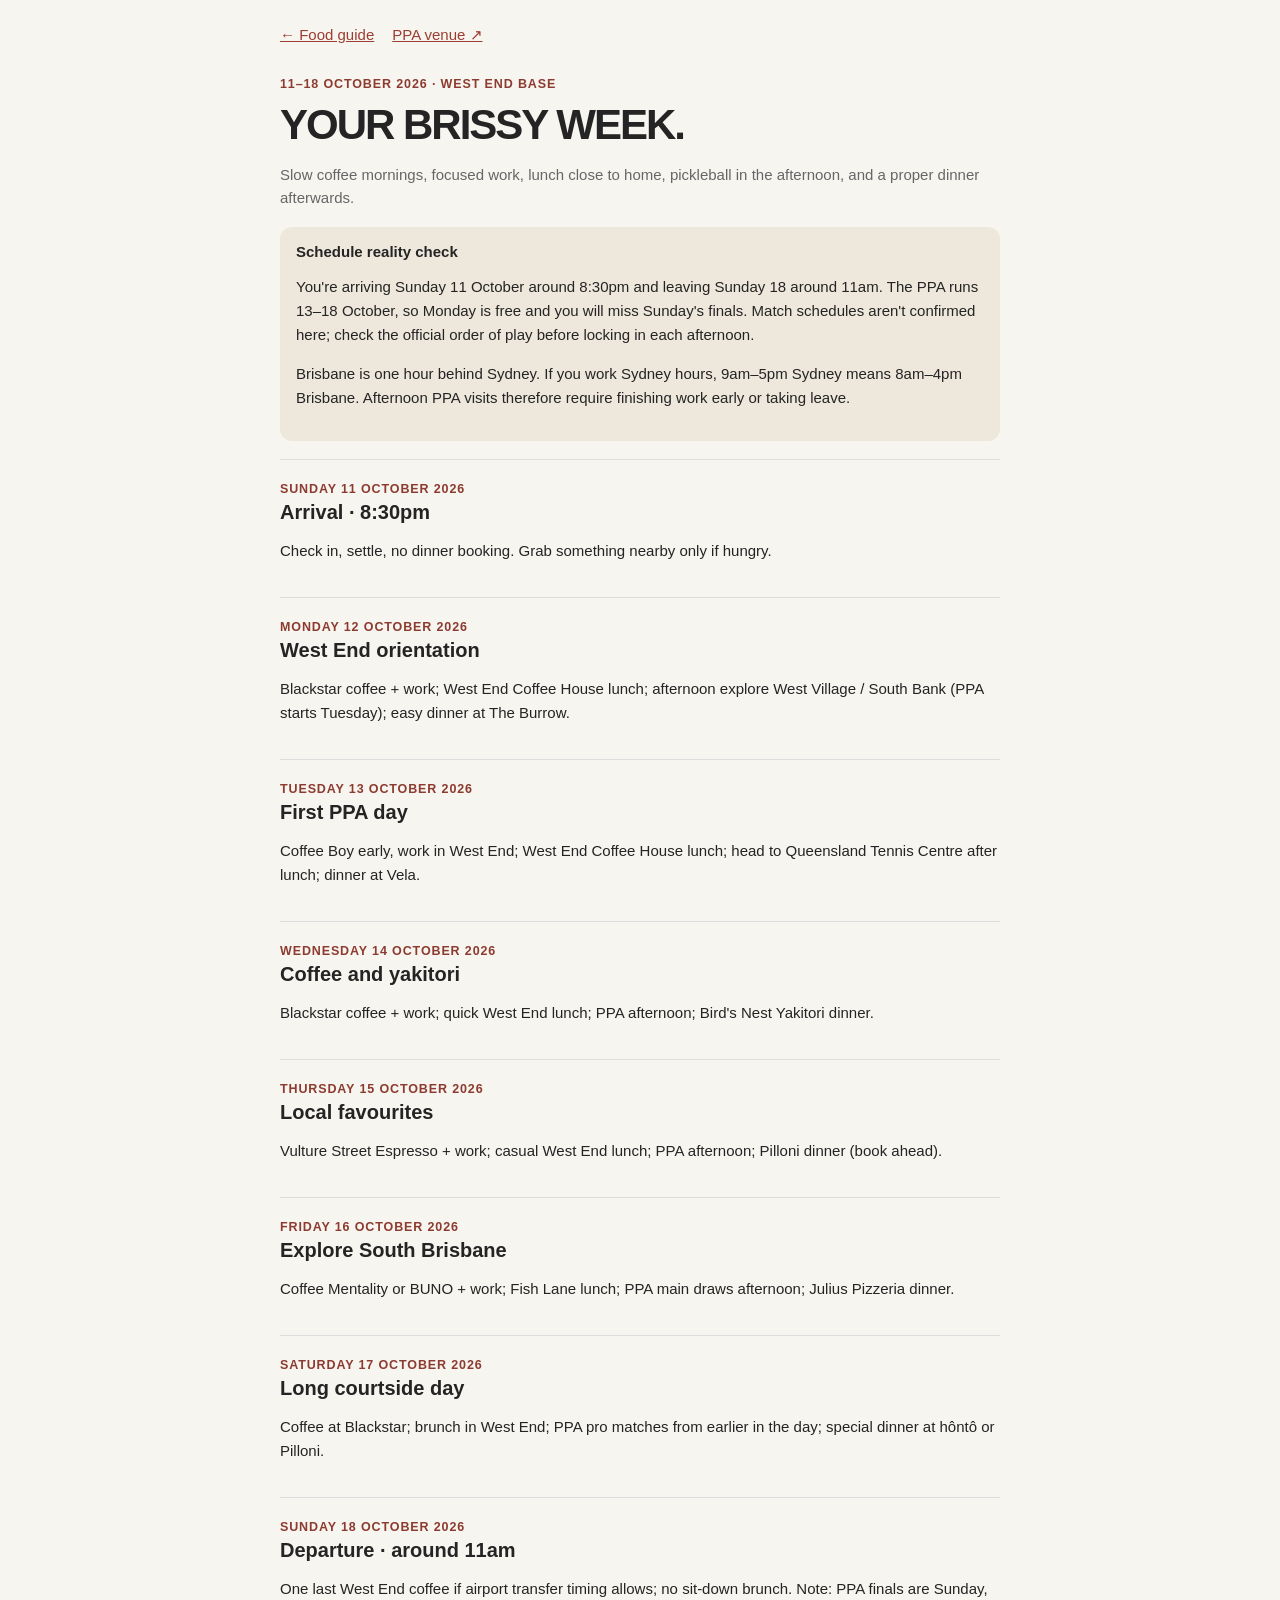
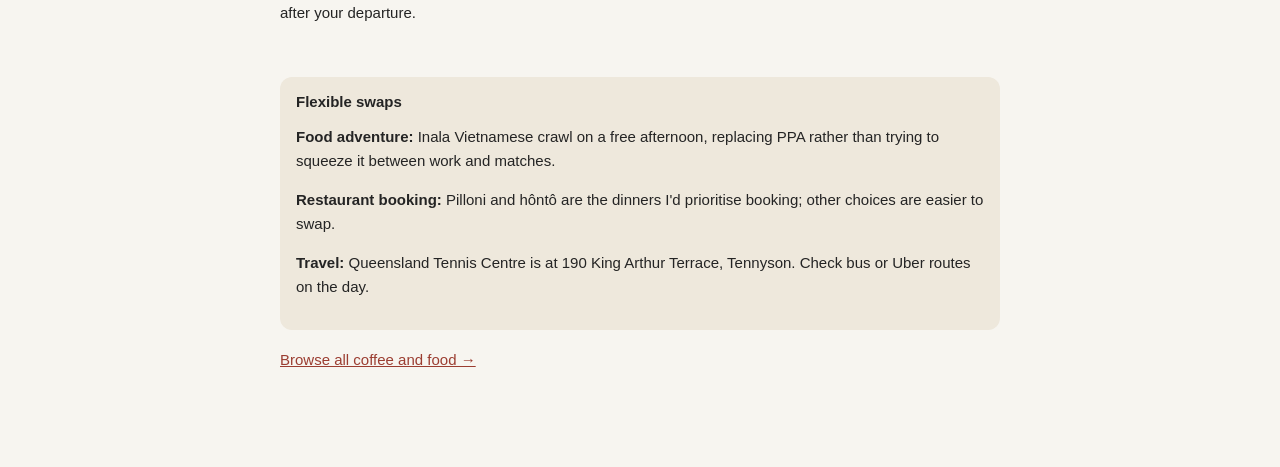
==== itinerary.html @ bd563757 "Add West End work, coffee, PPA and dining week itinerary" ====
<!doctype html><html lang="en"><meta name="viewport" content="width=device-width,initial-scale=1"><meta charset="utf-8"><title>BRISSY · Your week</title><style>body{font:15px -apple-system,BlinkMacSystemFont,Arial,sans-serif;background:#f7f5f0;color:#242424;margin:0}main{max-width:720px;margin:auto;padding:26px 20px 80px}a{color:#9b3d31}h1{font-size:42px;letter-spacing:-2px;margin:10px 0}header p{color:#666;line-height:1.5}article{border-top:1px solid #ddd;padding:19px 0}h2{font-size:20px;margin:5px 0 10px}small{color:#8d3b30;font-weight:700;letter-spacing:.07em;text-transform:uppercase}p{line-height:1.6}aside{background:#eee8dc;padding:16px;border-radius:12px;margin:18px 0}nav{display:flex;gap:18px;margin-bottom:30px}</style><main><nav><a href="./">← Food guide</a><a href="https://www.google.com/maps/search/?api=1&query=Queensland+Tennis+Centre+Tennyson">PPA venue ↗</a></nav><header><small>11–18 October 2026 · West End base</small><h1>YOUR BRISSY WEEK.</h1><p>Slow coffee mornings, focused work, lunch close to home, pickleball in the afternoon, and a proper dinner afterwards.</p></header><aside><strong>Schedule reality check</strong><p>You're arriving Sunday 11 October around 8:30pm and leaving Sunday 18 around 11am. The PPA runs 13–18 October, so Monday is free and you will miss Sunday's finals. Match schedules aren't confirmed here; check the official order of play before locking in each afternoon.</p><p>Brisbane is one hour behind Sydney. If you work Sydney hours, 9am–5pm Sydney means 8am–4pm Brisbane. Afternoon PPA visits therefore require finishing work early or taking leave.</p></aside><article><small>Sunday 11 October 2026</small><h2>Arrival · 8:30pm</h2><p>Check in, settle, no dinner booking. Grab something nearby only if hungry.</p></article><article><small>Monday 12 October 2026</small><h2>West End orientation</h2><p>Blackstar coffee + work; West End Coffee House lunch; afternoon explore West Village / South Bank (PPA starts Tuesday); easy dinner at The Burrow.</p></article><article><small>Tuesday 13 October 2026</small><h2>First PPA day</h2><p>Coffee Boy early, work in West End; West End Coffee House lunch; head to Queensland Tennis Centre after lunch; dinner at Vela.</p></article><article><small>Wednesday 14 October 2026</small><h2>Coffee and yakitori</h2><p>Blackstar coffee + work; quick West End lunch; PPA afternoon; Bird's Nest Yakitori dinner.</p></article><article><small>Thursday 15 October 2026</small><h2>Local favourites</h2><p>Vulture Street Espresso + work; casual West End lunch; PPA afternoon; Pilloni dinner (book ahead).</p></article><article><small>Friday 16 October 2026</small><h2>Explore South Brisbane</h2><p>Coffee Mentality or BUNO + work; Fish Lane lunch; PPA main draws afternoon; Julius Pizzeria dinner.</p></article><article><small>Saturday 17 October 2026</small><h2>Long courtside day</h2><p>Coffee at Blackstar; brunch in West End; PPA pro matches from earlier in the day; special dinner at hôntô or Pilloni.</p></article><article><small>Sunday 18 October 2026</small><h2>Departure · around 11am</h2><p>One last West End coffee if airport transfer timing allows; no sit-down brunch. Note: PPA finals are Sunday, after your departure.</p></article><aside><strong>Flexible swaps</strong><p><b>Food adventure:</b> Inala Vietnamese crawl on a free afternoon, replacing PPA rather than trying to squeeze it between work and matches.</p><p><b>Restaurant booking:</b> Pilloni and hôntô are the dinners I'd prioritise booking; other choices are easier to swap.</p><p><b>Travel:</b> Queensland Tennis Centre is at 190 King Arthur Terrace, Tennyson. Check bus or Uber routes on the day.</p></aside><p><a href="./">Browse all coffee and food →</a></p></main></html>
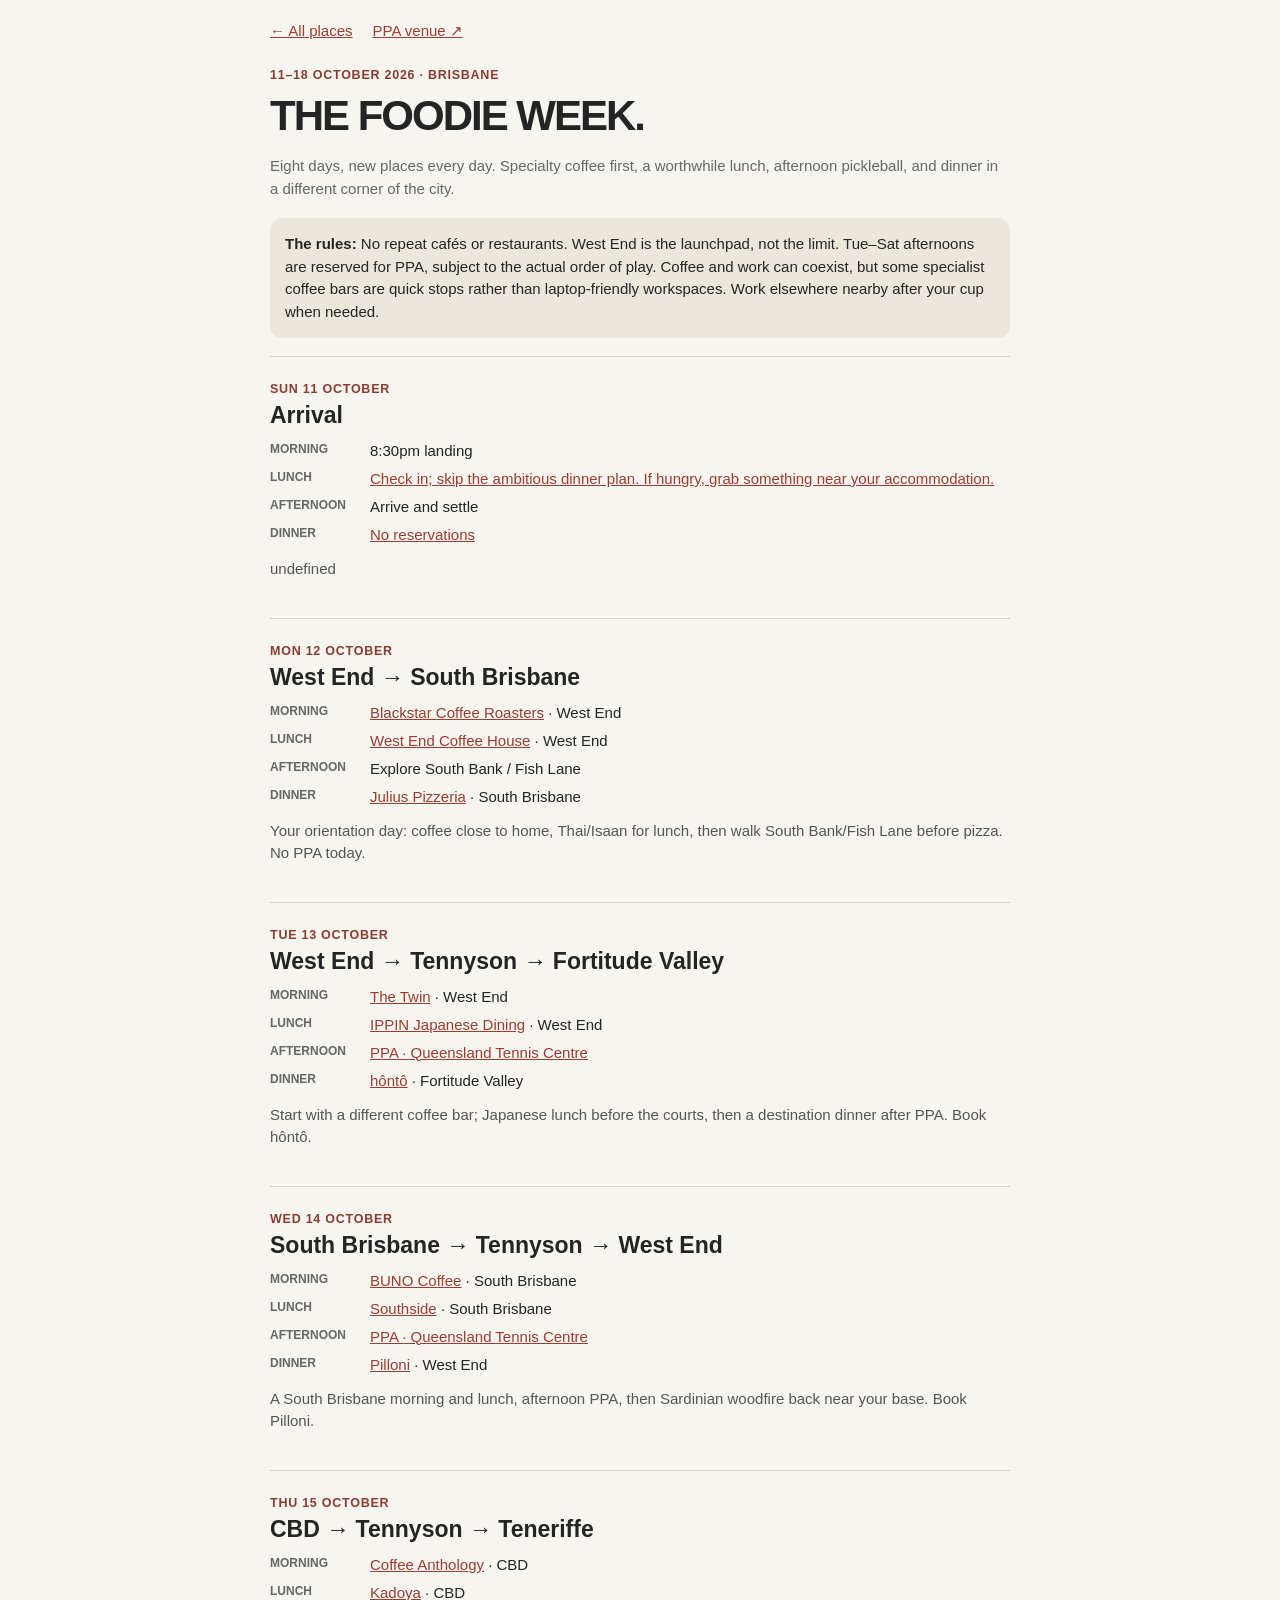
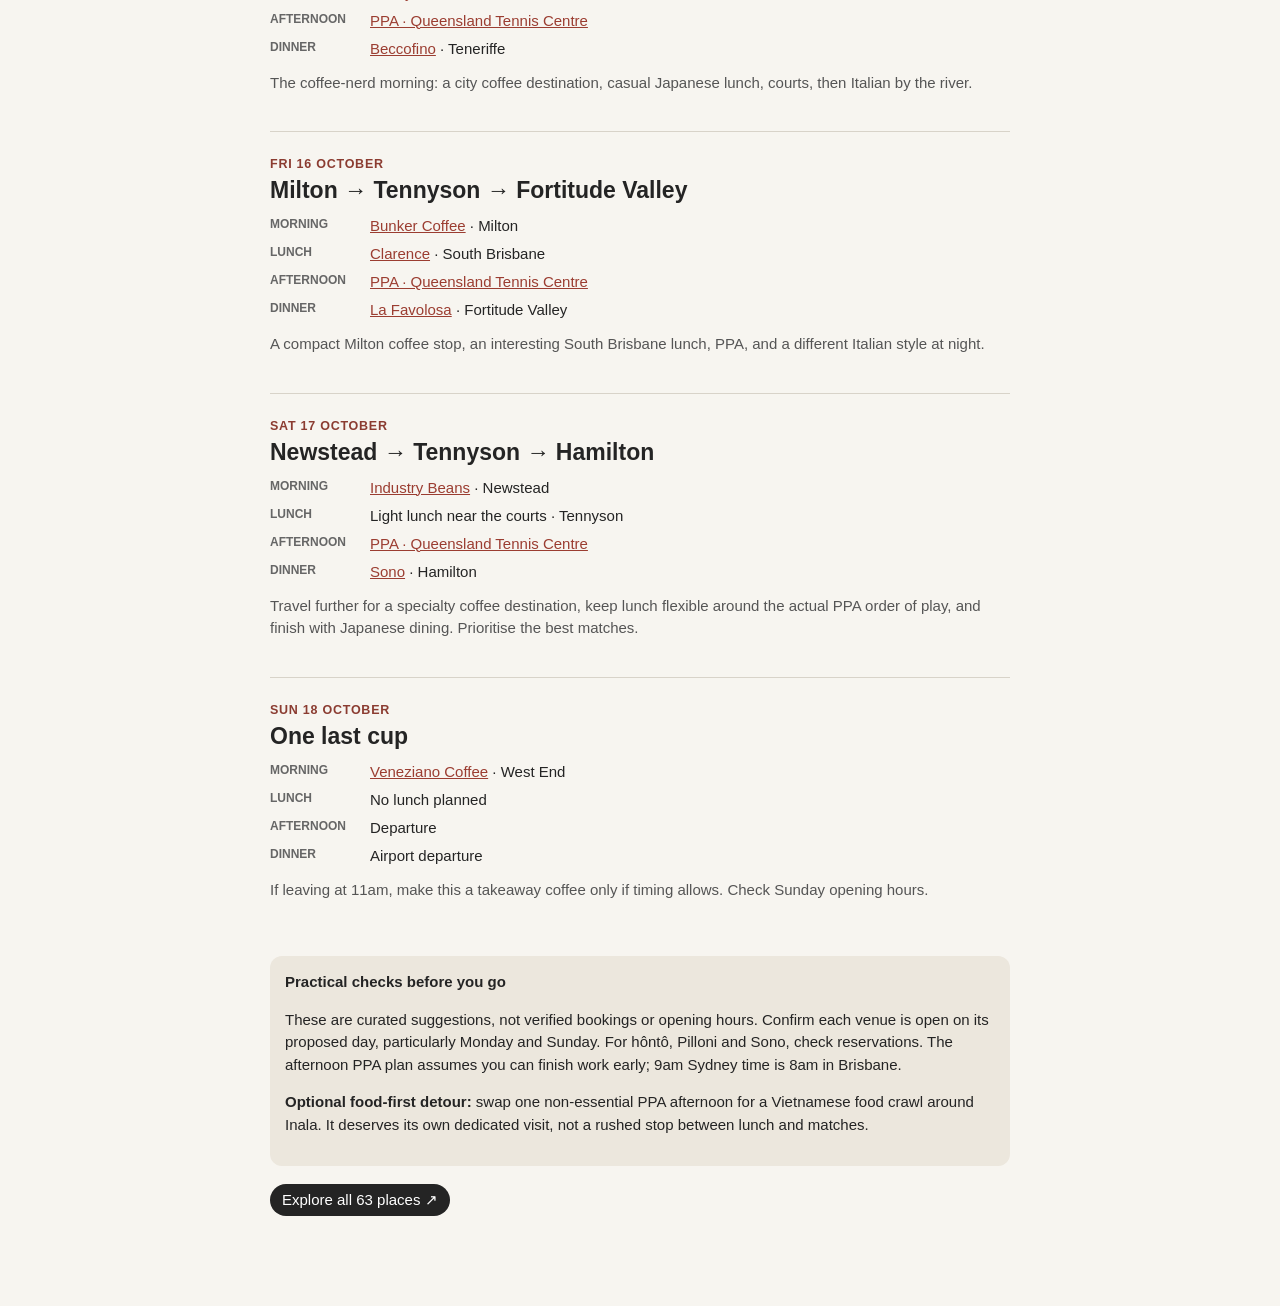
==== commit 256443e1: "Rebuild itinerary as unique daily Brisbane foodie crawl" ====
--- a/itinerary.html
+++ b/itinerary.html
@@ -1 +1 @@
-<!doctype html><html lang="en"><meta name="viewport" content="width=device-width,initial-scale=1"><meta charset="utf-8"><title>BRISSY · Your week</title><style>body{font:15px -apple-system,BlinkMacSystemFont,Arial,sans-serif;background:#f7f5f0;color:#242424;margin:0}main{max-width:720px;margin:auto;padding:26px 20px 80px}a{color:#9b3d31}h1{font-size:42px;letter-spacing:-2px;margin:10px 0}header p{color:#666;line-height:1.5}article{border-top:1px solid #ddd;padding:19px 0}h2{font-size:20px;margin:5px 0 10px}small{color:#8d3b30;font-weight:700;letter-spacing:.07em;text-transform:uppercase}p{line-height:1.6}aside{background:#eee8dc;padding:16px;border-radius:12px;margin:18px 0}nav{display:flex;gap:18px;margin-bottom:30px}</style><main><nav><a href="./">← Food guide</a><a href="https://www.google.com/maps/search/?api=1&query=Queensland+Tennis+Centre+Tennyson">PPA venue ↗</a></nav><header><small>11–18 October 2026 · West End base</small><h1>YOUR BRISSY WEEK.</h1><p>Slow coffee mornings, focused work, lunch close to home, pickleball in the afternoon, and a proper dinner afterwards.</p></header><aside><strong>Schedule reality check</strong><p>You're arriving Sunday 11 October around 8:30pm and leaving Sunday 18 around 11am. The PPA runs 13–18 October, so Monday is free and you will miss Sunday's finals. Match schedules aren't confirmed here; check the official order of play before locking in each afternoon.</p><p>Brisbane is one hour behind Sydney. If you work Sydney hours, 9am–5pm Sydney means 8am–4pm Brisbane. Afternoon PPA visits therefore require finishing work early or taking leave.</p></aside><article><small>Sunday 11 October 2026</small><h2>Arrival · 8:30pm</h2><p>Check in, settle, no dinner booking. Grab something nearby only if hungry.</p></article><article><small>Monday 12 October 2026</small><h2>West End orientation</h2><p>Blackstar coffee + work; West End Coffee House lunch; afternoon explore West Village / South Bank (PPA starts Tuesday); easy dinner at The Burrow.</p></article><article><small>Tuesday 13 October 2026</small><h2>First PPA day</h2><p>Coffee Boy early, work in West End; West End Coffee House lunch; head to Queensland Tennis Centre after lunch; dinner at Vela.</p></article><article><small>Wednesday 14 October 2026</small><h2>Coffee and yakitori</h2><p>Blackstar coffee + work; quick West End lunch; PPA afternoon; Bird's Nest Yakitori dinner.</p></article><article><small>Thursday 15 October 2026</small><h2>Local favourites</h2><p>Vulture Street Espresso + work; casual West End lunch; PPA afternoon; Pilloni dinner (book ahead).</p></article><article><small>Friday 16 October 2026</small><h2>Explore South Brisbane</h2><p>Coffee Mentality or BUNO + work; Fish Lane lunch; PPA main draws afternoon; Julius Pizzeria dinner.</p></article><article><small>Saturday 17 October 2026</small><h2>Long courtside day</h2><p>Coffee at Blackstar; brunch in West End; PPA pro matches from earlier in the day; special dinner at hôntô or Pilloni.</p></article><article><small>Sunday 18 October 2026</small><h2>Departure · around 11am</h2><p>One last West End coffee if airport transfer timing allows; no sit-down brunch. Note: PPA finals are Sunday, after your departure.</p></article><aside><strong>Flexible swaps</strong><p><b>Food adventure:</b> Inala Vietnamese crawl on a free afternoon, replacing PPA rather than trying to squeeze it between work and matches.</p><p><b>Restaurant booking:</b> Pilloni and hôntô are the dinners I'd prioritise booking; other choices are easier to swap.</p><p><b>Travel:</b> Queensland Tennis Centre is at 190 King Arthur Terrace, Tennyson. Check bus or Uber routes on the day.</p></aside><p><a href="./">Browse all coffee and food →</a></p></main></html>+<!doctype html><html lang="en"><meta charset="utf-8"><meta name="viewport" content="width=device-width,initial-scale=1"><meta name="theme-color" content="#f7f5f0"><title>BRISSY · Foodie week</title><style>body{margin:0;background:#f7f5f0;color:#242424;font:15px -apple-system,BlinkMacSystemFont,Arial,sans-serif}main{max-width:740px;margin:auto;padding:22px 18px 90px}a{color:#9b3d31}h1{font-size:42px;letter-spacing:-2px;margin:10px 0}h2{font-size:23px;margin:6px 0 13px}header p{line-height:1.5;color:#666}nav{display:flex;gap:20px;margin-bottom:25px}article{border-top:1px solid #d8d3c9;padding:22px 0}small{color:#8b3c31;font-weight:700;text-transform:uppercase;letter-spacing:.06em}.route{font-size:13px;color:#777;margin:5px 0 12px}.slots{display:grid;grid-template-columns:90px 1fr;gap:11px 10px}.slots dt{font-size:12px;color:#666;font-weight:700;text-transform:uppercase}.slots dd{margin:0}.why{line-height:1.5;color:#555}aside{background:#ece7dd;border-radius:12px;padding:15px;line-height:1.5;margin:18px 0}.pill{display:inline-block;background:#242424;color:white;border-radius:20px;padding:7px 12px;text-decoration:none}</style><main><nav><a href="./">← All places</a><a href="https://www.google.com/maps/search/?api=1&query=Queensland+Tennis+Centre+Tennyson" target="_blank">PPA venue ↗</a></nav><header><small>11–18 October 2026 · Brisbane</small><h1>THE FOODIE WEEK.</h1><p>Eight days, new places every day. Specialty coffee first, a worthwhile lunch, afternoon pickleball, and dinner in a different corner of the city.</p></header><aside><strong>The rules:</strong> No repeat cafés or restaurants. West End is the launchpad, not the limit. Tue–Sat afternoons are reserved for PPA, subject to the actual order of play. Coffee and work can coexist, but some specialist coffee bars are quick stops rather than laptop-friendly workspaces. Work elsewhere nearby after your cup when needed.</aside><article><small>Sun 11 October</small><h2>Arrival</h2><div class="slots"><dt>Morning</dt><dd>8:30pm landing</dd><dt>Lunch</dt><dd><a href="https://www.google.com/maps/search/?api=1&query=Check%20in%3B%20skip%20the%20ambitious%20dinner%20plan.%20If%20hungry%2C%20grab%20something%20near%20your%20accommodation.%20%20Brisbane" target="_blank" rel="noopener">Check in; skip the ambitious dinner plan. If hungry, grab something near your accommodation.</a></dd><dt>Afternoon</dt><dd>Arrive and settle</dd><dt>Dinner</dt><dd><a href="https://www.google.com/maps/search/?api=1&query=No%20reservations%20%20Brisbane" target="_blank" rel="noopener">No reservations</a></dd></div><p class="why">undefined</p></article><article><small>Mon 12 October</small><h2>West End → South Brisbane</h2><div class="slots"><dt>Morning</dt><dd><a href="https://www.google.com/maps/search/?api=1&query=Blackstar%20Coffee%20Roasters%20West%20End%20Brisbane" target="_blank" rel="noopener">Blackstar Coffee Roasters</a> · West End</dd><dt>Lunch</dt><dd><a href="https://www.google.com/maps/search/?api=1&query=West%20End%20Coffee%20House%20West%20End%20Brisbane" target="_blank" rel="noopener">West End Coffee House</a> · West End</dd><dt>Afternoon</dt><dd>Explore South Bank / Fish Lane</dd><dt>Dinner</dt><dd><a href="https://www.google.com/maps/search/?api=1&query=Julius%20Pizzeria%20South%20Brisbane%20Brisbane" target="_blank" rel="noopener">Julius Pizzeria</a> · South Brisbane</dd></div><p class="why">Your orientation day: coffee close to home, Thai/Isaan for lunch, then walk South Bank/Fish Lane before pizza. No PPA today.</p></article><article><small>Tue 13 October</small><h2>West End → Tennyson → Fortitude Valley</h2><div class="slots"><dt>Morning</dt><dd><a href="https://www.google.com/maps/search/?api=1&query=The%20Twin%20West%20End%20Brisbane" target="_blank" rel="noopener">The Twin</a> · West End</dd><dt>Lunch</dt><dd><a href="https://www.google.com/maps/search/?api=1&query=IPPIN%20Japanese%20Dining%20West%20End%20Brisbane" target="_blank" rel="noopener">IPPIN Japanese Dining</a> · West End</dd><dt>Afternoon</dt><dd><a href='https://www.google.com/maps/search/?api=1&query=Queensland%20Tennis%20Centre%20Tennyson%20Brisbane'>PPA · Queensland Tennis Centre</a></dd><dt>Dinner</dt><dd><a href="https://www.google.com/maps/search/?api=1&query=h%C3%B4nt%C3%B4%20Fortitude%20Valley%20Brisbane" target="_blank" rel="noopener">hôntô</a> · Fortitude Valley</dd></div><p class="why">Start with a different coffee bar; Japanese lunch before the courts, then a destination dinner after PPA. Book hôntô.</p></article><article><small>Wed 14 October</small><h2>South Brisbane → Tennyson → West End</h2><div class="slots"><dt>Morning</dt><dd><a href="https://www.google.com/maps/search/?api=1&query=BUNO%20Coffee%20South%20Brisbane%20Brisbane" target="_blank" rel="noopener">BUNO Coffee</a> · South Brisbane</dd><dt>Lunch</dt><dd><a href="https://www.google.com/maps/search/?api=1&query=Southside%20South%20Brisbane%20Brisbane" target="_blank" rel="noopener">Southside</a> · South Brisbane</dd><dt>Afternoon</dt><dd><a href='https://www.google.com/maps/search/?api=1&query=Queensland%20Tennis%20Centre%20Tennyson%20Brisbane'>PPA · Queensland Tennis Centre</a></dd><dt>Dinner</dt><dd><a href="https://www.google.com/maps/search/?api=1&query=Pilloni%20West%20End%20Brisbane" target="_blank" rel="noopener">Pilloni</a> · West End</dd></div><p class="why">A South Brisbane morning and lunch, afternoon PPA, then Sardinian woodfire back near your base. Book Pilloni.</p></article><article><small>Thu 15 October</small><h2>CBD → Tennyson → Teneriffe</h2><div class="slots"><dt>Morning</dt><dd><a href="https://www.google.com/maps/search/?api=1&query=Coffee%20Anthology%20CBD%20Brisbane" target="_blank" rel="noopener">Coffee Anthology</a> · CBD</dd><dt>Lunch</dt><dd><a href="https://www.google.com/maps/search/?api=1&query=Kadoya%20CBD%20Brisbane" target="_blank" rel="noopener">Kadoya</a> · CBD</dd><dt>Afternoon</dt><dd><a href='https://www.google.com/maps/search/?api=1&query=Queensland%20Tennis%20Centre%20Tennyson%20Brisbane'>PPA · Queensland Tennis Centre</a></dd><dt>Dinner</dt><dd><a href="https://www.google.com/maps/search/?api=1&query=Beccofino%20Teneriffe%20Brisbane" target="_blank" rel="noopener">Beccofino</a> · Teneriffe</dd></div><p class="why">The coffee-nerd morning: a city coffee destination, casual Japanese lunch, courts, then Italian by the river.</p></article><article><small>Fri 16 October</small><h2>Milton → Tennyson → Fortitude Valley</h2><div class="slots"><dt>Morning</dt><dd><a href="https://www.google.com/maps/search/?api=1&query=Bunker%20Coffee%20Milton%20Brisbane" target="_blank" rel="noopener">Bunker Coffee</a> · Milton</dd><dt>Lunch</dt><dd><a href="https://www.google.com/maps/search/?api=1&query=Clarence%20South%20Brisbane%20Brisbane" target="_blank" rel="noopener">Clarence</a> · South Brisbane</dd><dt>Afternoon</dt><dd><a href='https://www.google.com/maps/search/?api=1&query=Queensland%20Tennis%20Centre%20Tennyson%20Brisbane'>PPA · Queensland Tennis Centre</a></dd><dt>Dinner</dt><dd><a href="https://www.google.com/maps/search/?api=1&query=La%20Favolosa%20Fortitude%20Valley%20Brisbane" target="_blank" rel="noopener">La Favolosa</a> · Fortitude Valley</dd></div><p class="why">A compact Milton coffee stop, an interesting South Brisbane lunch, PPA, and a different Italian style at night.</p></article><article><small>Sat 17 October</small><h2>Newstead → Tennyson → Hamilton</h2><div class="slots"><dt>Morning</dt><dd><a href="https://www.google.com/maps/search/?api=1&query=Industry%20Beans%20Newstead%20Brisbane" target="_blank" rel="noopener">Industry Beans</a> · Newstead</dd><dt>Lunch</dt><dd>Light lunch near the courts · Tennyson</dd><dt>Afternoon</dt><dd><a href='https://www.google.com/maps/search/?api=1&query=Queensland%20Tennis%20Centre%20Tennyson%20Brisbane'>PPA · Queensland Tennis Centre</a></dd><dt>Dinner</dt><dd><a href="https://www.google.com/maps/search/?api=1&query=Sono%20Hamilton%20Brisbane" target="_blank" rel="noopener">Sono</a> · Hamilton</dd></div><p class="why">Travel further for a specialty coffee destination, keep lunch flexible around the actual PPA order of play, and finish with Japanese dining. Prioritise the best matches.</p></article><article><small>Sun 18 October</small><h2>One last cup</h2><div class="slots"><dt>Morning</dt><dd><a href="https://www.google.com/maps/search/?api=1&query=Veneziano%20Coffee%20West%20End%20Brisbane" target="_blank" rel="noopener">Veneziano Coffee</a> · West End</dd><dt>Lunch</dt><dd>No lunch planned</dd><dt>Afternoon</dt><dd>Departure</dd><dt>Dinner</dt><dd>Airport departure</dd></div><p class="why">If leaving at 11am, make this a takeaway coffee only if timing allows. Check Sunday opening hours.</p></article><aside><strong>Practical checks before you go</strong><p>These are curated suggestions, not verified bookings or opening hours. Confirm each venue is open on its proposed day, particularly Monday and Sunday. For hôntô, Pilloni and Sono, check reservations. The afternoon PPA plan assumes you can finish work early; 9am Sydney time is 8am in Brisbane.</p><p><b>Optional food-first detour:</b> swap one non-essential PPA afternoon for a Vietnamese food crawl around Inala. It deserves its own dedicated visit, not a rushed stop between lunch and matches.</p></aside><a class="pill" href="./">Explore all 63 places ↗</a></main></html>
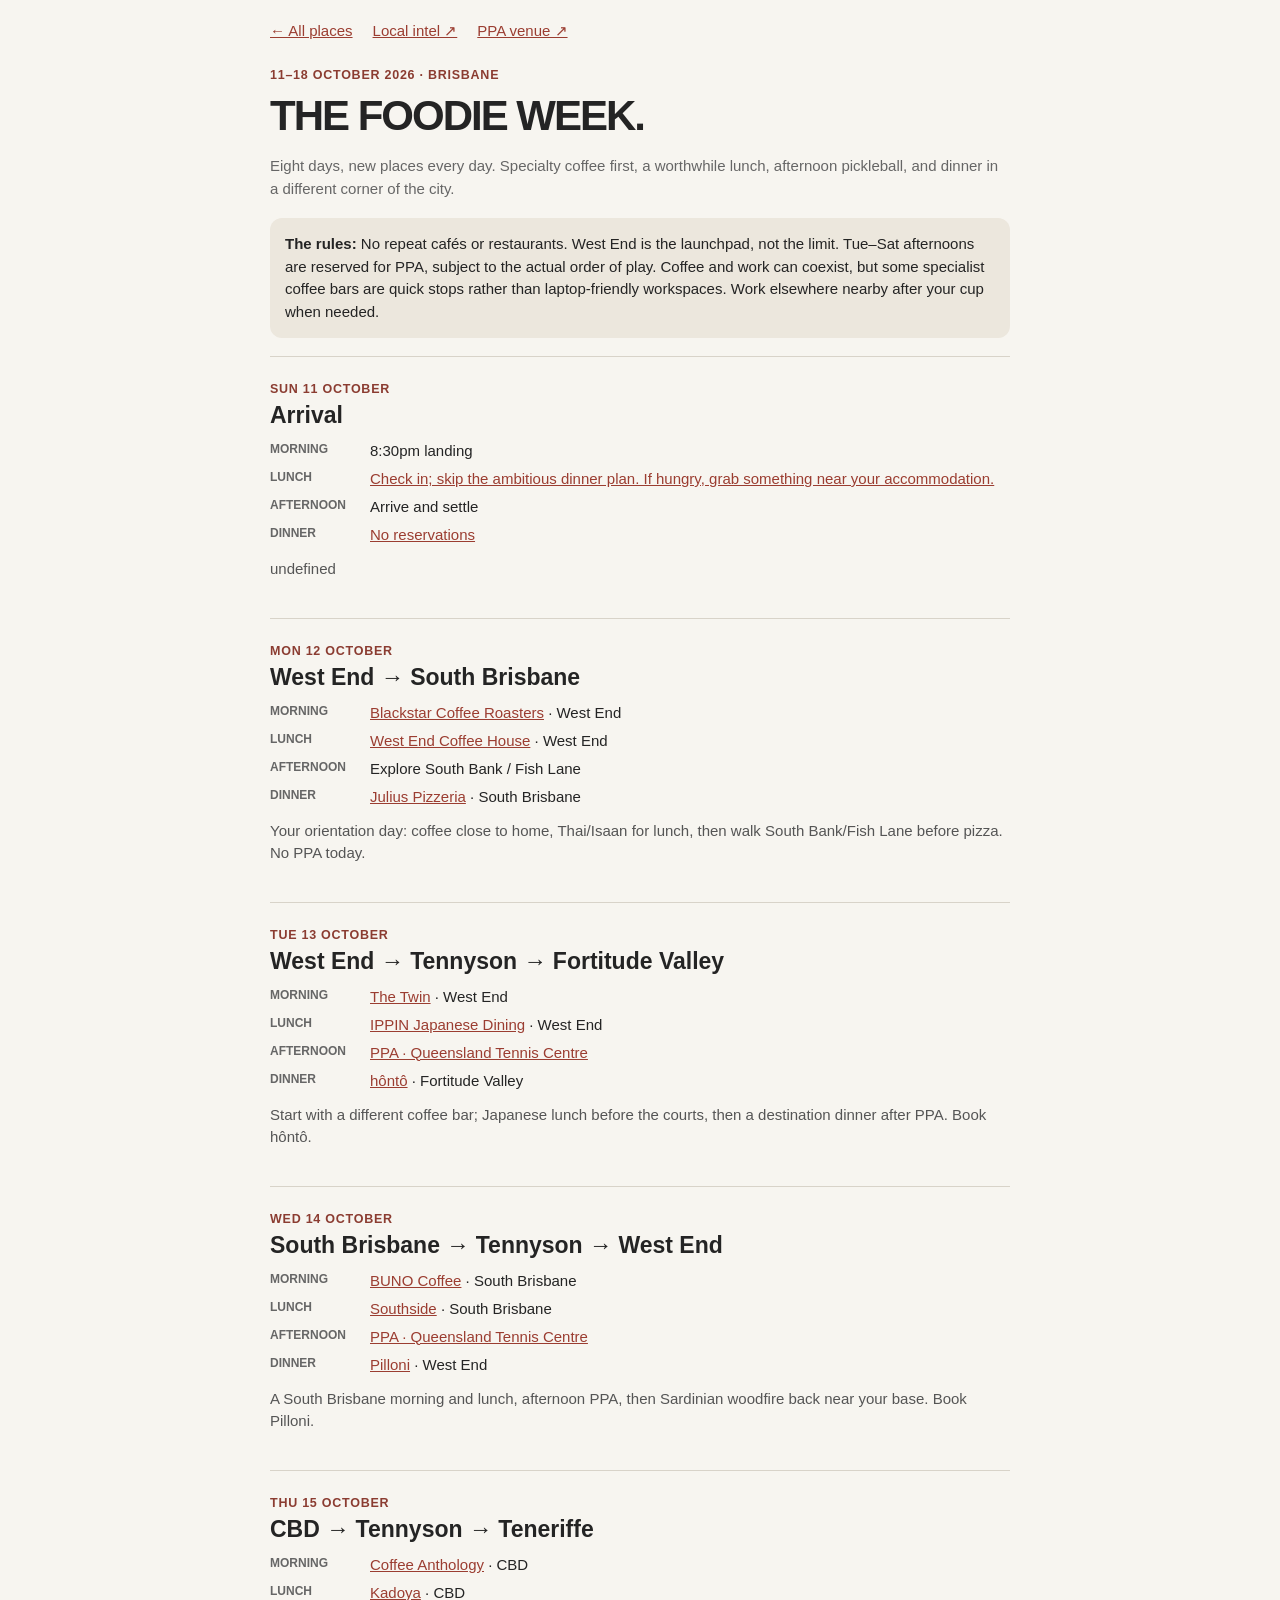
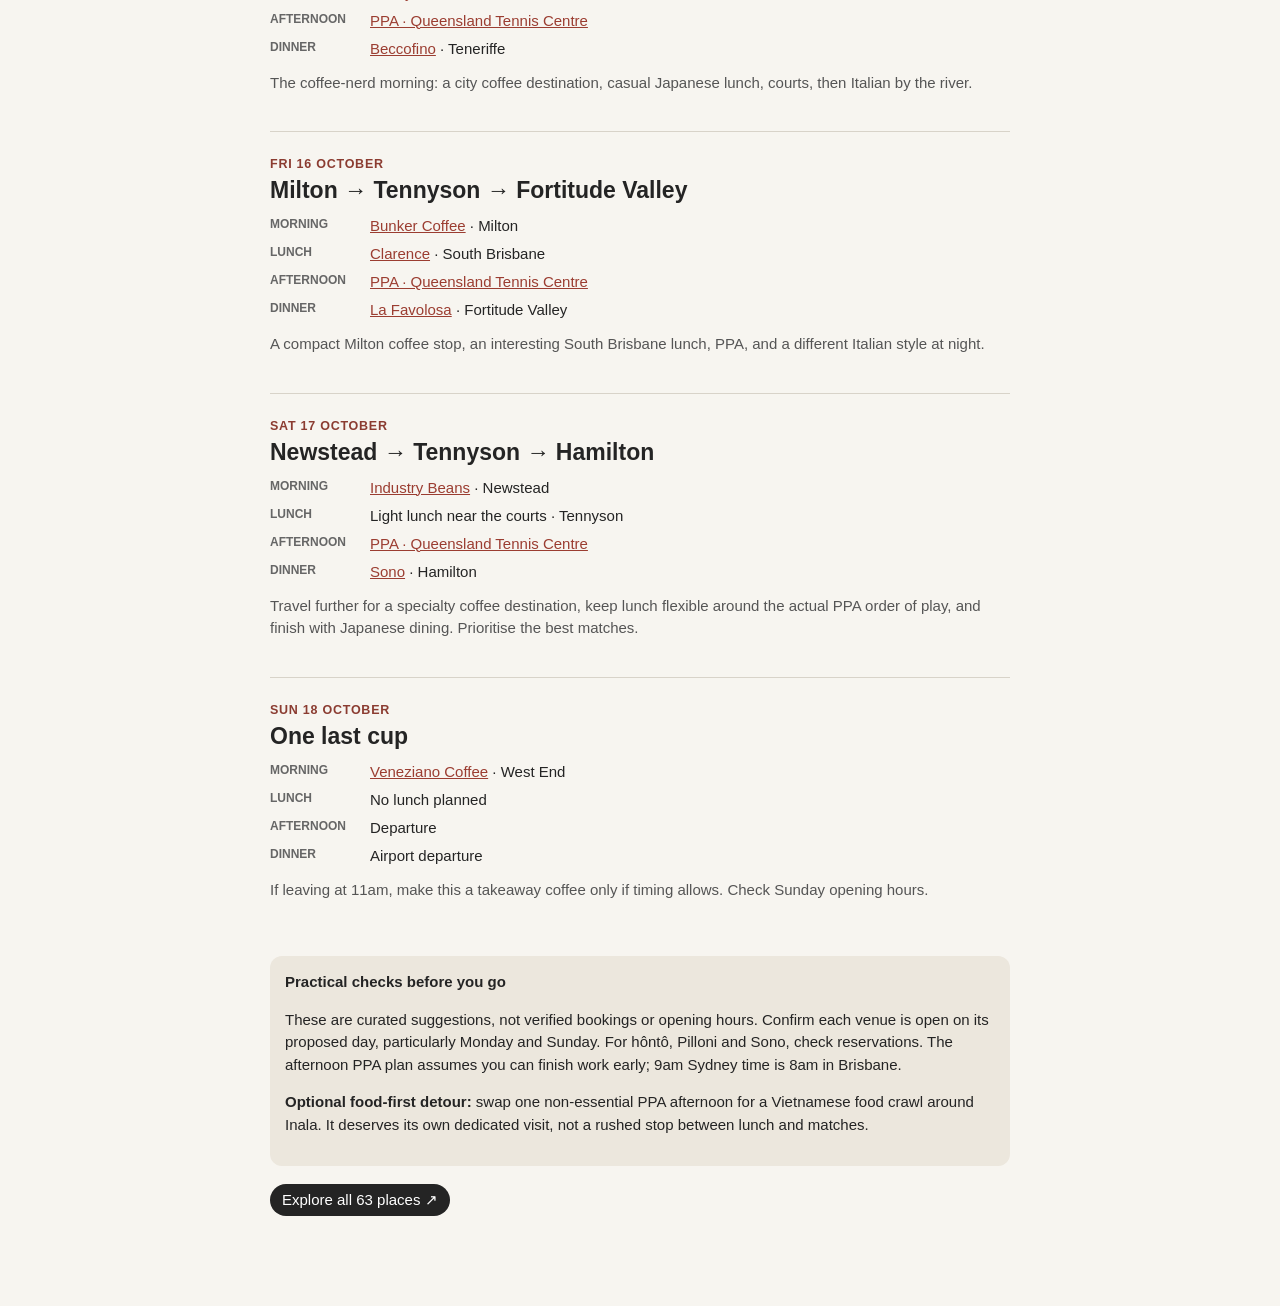
==== commit 27a3859a: "Add Local intel tab to Brissy navigation" ====
--- a/itinerary.html
+++ b/itinerary.html
@@ -1 +1 @@
-<!doctype html><html lang="en"><meta charset="utf-8"><meta name="viewport" content="width=device-width,initial-scale=1"><meta name="theme-color" content="#f7f5f0"><title>BRISSY · Foodie week</title><style>body{margin:0;background:#f7f5f0;color:#242424;font:15px -apple-system,BlinkMacSystemFont,Arial,sans-serif}main{max-width:740px;margin:auto;padding:22px 18px 90px}a{color:#9b3d31}h1{font-size:42px;letter-spacing:-2px;margin:10px 0}h2{font-size:23px;margin:6px 0 13px}header p{line-height:1.5;color:#666}nav{display:flex;gap:20px;margin-bottom:25px}article{border-top:1px solid #d8d3c9;padding:22px 0}small{color:#8b3c31;font-weight:700;text-transform:uppercase;letter-spacing:.06em}.route{font-size:13px;color:#777;margin:5px 0 12px}.slots{display:grid;grid-template-columns:90px 1fr;gap:11px 10px}.slots dt{font-size:12px;color:#666;font-weight:700;text-transform:uppercase}.slots dd{margin:0}.why{line-height:1.5;color:#555}aside{background:#ece7dd;border-radius:12px;padding:15px;line-height:1.5;margin:18px 0}.pill{display:inline-block;background:#242424;color:white;border-radius:20px;padding:7px 12px;text-decoration:none}</style><main><nav><a href="./">← All places</a><a href="https://www.google.com/maps/search/?api=1&query=Queensland+Tennis+Centre+Tennyson" target="_blank">PPA venue ↗</a></nav><header><small>11–18 October 2026 · Brisbane</small><h1>THE FOODIE WEEK.</h1><p>Eight days, new places every day. Specialty coffee first, a worthwhile lunch, afternoon pickleball, and dinner in a different corner of the city.</p></header><aside><strong>The rules:</strong> No repeat cafés or restaurants. West End is the launchpad, not the limit. Tue–Sat afternoons are reserved for PPA, subject to the actual order of play. Coffee and work can coexist, but some specialist coffee bars are quick stops rather than laptop-friendly workspaces. Work elsewhere nearby after your cup when needed.</aside><article><small>Sun 11 October</small><h2>Arrival</h2><div class="slots"><dt>Morning</dt><dd>8:30pm landing</dd><dt>Lunch</dt><dd><a href="https://www.google.com/maps/search/?api=1&query=Check%20in%3B%20skip%20the%20ambitious%20dinner%20plan.%20If%20hungry%2C%20grab%20something%20near%20your%20accommodation.%20%20Brisbane" target="_blank" rel="noopener">Check in; skip the ambitious dinner plan. If hungry, grab something near your accommodation.</a></dd><dt>Afternoon</dt><dd>Arrive and settle</dd><dt>Dinner</dt><dd><a href="https://www.google.com/maps/search/?api=1&query=No%20reservations%20%20Brisbane" target="_blank" rel="noopener">No reservations</a></dd></div><p class="why">undefined</p></article><article><small>Mon 12 October</small><h2>West End → South Brisbane</h2><div class="slots"><dt>Morning</dt><dd><a href="https://www.google.com/maps/search/?api=1&query=Blackstar%20Coffee%20Roasters%20West%20End%20Brisbane" target="_blank" rel="noopener">Blackstar Coffee Roasters</a> · West End</dd><dt>Lunch</dt><dd><a href="https://www.google.com/maps/search/?api=1&query=West%20End%20Coffee%20House%20West%20End%20Brisbane" target="_blank" rel="noopener">West End Coffee House</a> · West End</dd><dt>Afternoon</dt><dd>Explore South Bank / Fish Lane</dd><dt>Dinner</dt><dd><a href="https://www.google.com/maps/search/?api=1&query=Julius%20Pizzeria%20South%20Brisbane%20Brisbane" target="_blank" rel="noopener">Julius Pizzeria</a> · South Brisbane</dd></div><p class="why">Your orientation day: coffee close to home, Thai/Isaan for lunch, then walk South Bank/Fish Lane before pizza. No PPA today.</p></article><article><small>Tue 13 October</small><h2>West End → Tennyson → Fortitude Valley</h2><div class="slots"><dt>Morning</dt><dd><a href="https://www.google.com/maps/search/?api=1&query=The%20Twin%20West%20End%20Brisbane" target="_blank" rel="noopener">The Twin</a> · West End</dd><dt>Lunch</dt><dd><a href="https://www.google.com/maps/search/?api=1&query=IPPIN%20Japanese%20Dining%20West%20End%20Brisbane" target="_blank" rel="noopener">IPPIN Japanese Dining</a> · West End</dd><dt>Afternoon</dt><dd><a href='https://www.google.com/maps/search/?api=1&query=Queensland%20Tennis%20Centre%20Tennyson%20Brisbane'>PPA · Queensland Tennis Centre</a></dd><dt>Dinner</dt><dd><a href="https://www.google.com/maps/search/?api=1&query=h%C3%B4nt%C3%B4%20Fortitude%20Valley%20Brisbane" target="_blank" rel="noopener">hôntô</a> · Fortitude Valley</dd></div><p class="why">Start with a different coffee bar; Japanese lunch before the courts, then a destination dinner after PPA. Book hôntô.</p></article><article><small>Wed 14 October</small><h2>South Brisbane → Tennyson → West End</h2><div class="slots"><dt>Morning</dt><dd><a href="https://www.google.com/maps/search/?api=1&query=BUNO%20Coffee%20South%20Brisbane%20Brisbane" target="_blank" rel="noopener">BUNO Coffee</a> · South Brisbane</dd><dt>Lunch</dt><dd><a href="https://www.google.com/maps/search/?api=1&query=Southside%20South%20Brisbane%20Brisbane" target="_blank" rel="noopener">Southside</a> · South Brisbane</dd><dt>Afternoon</dt><dd><a href='https://www.google.com/maps/search/?api=1&query=Queensland%20Tennis%20Centre%20Tennyson%20Brisbane'>PPA · Queensland Tennis Centre</a></dd><dt>Dinner</dt><dd><a href="https://www.google.com/maps/search/?api=1&query=Pilloni%20West%20End%20Brisbane" target="_blank" rel="noopener">Pilloni</a> · West End</dd></div><p class="why">A South Brisbane morning and lunch, afternoon PPA, then Sardinian woodfire back near your base. Book Pilloni.</p></article><article><small>Thu 15 October</small><h2>CBD → Tennyson → Teneriffe</h2><div class="slots"><dt>Morning</dt><dd><a href="https://www.google.com/maps/search/?api=1&query=Coffee%20Anthology%20CBD%20Brisbane" target="_blank" rel="noopener">Coffee Anthology</a> · CBD</dd><dt>Lunch</dt><dd><a href="https://www.google.com/maps/search/?api=1&query=Kadoya%20CBD%20Brisbane" target="_blank" rel="noopener">Kadoya</a> · CBD</dd><dt>Afternoon</dt><dd><a href='https://www.google.com/maps/search/?api=1&query=Queensland%20Tennis%20Centre%20Tennyson%20Brisbane'>PPA · Queensland Tennis Centre</a></dd><dt>Dinner</dt><dd><a href="https://www.google.com/maps/search/?api=1&query=Beccofino%20Teneriffe%20Brisbane" target="_blank" rel="noopener">Beccofino</a> · Teneriffe</dd></div><p class="why">The coffee-nerd morning: a city coffee destination, casual Japanese lunch, courts, then Italian by the river.</p></article><article><small>Fri 16 October</small><h2>Milton → Tennyson → Fortitude Valley</h2><div class="slots"><dt>Morning</dt><dd><a href="https://www.google.com/maps/search/?api=1&query=Bunker%20Coffee%20Milton%20Brisbane" target="_blank" rel="noopener">Bunker Coffee</a> · Milton</dd><dt>Lunch</dt><dd><a href="https://www.google.com/maps/search/?api=1&query=Clarence%20South%20Brisbane%20Brisbane" target="_blank" rel="noopener">Clarence</a> · South Brisbane</dd><dt>Afternoon</dt><dd><a href='https://www.google.com/maps/search/?api=1&query=Queensland%20Tennis%20Centre%20Tennyson%20Brisbane'>PPA · Queensland Tennis Centre</a></dd><dt>Dinner</dt><dd><a href="https://www.google.com/maps/search/?api=1&query=La%20Favolosa%20Fortitude%20Valley%20Brisbane" target="_blank" rel="noopener">La Favolosa</a> · Fortitude Valley</dd></div><p class="why">A compact Milton coffee stop, an interesting South Brisbane lunch, PPA, and a different Italian style at night.</p></article><article><small>Sat 17 October</small><h2>Newstead → Tennyson → Hamilton</h2><div class="slots"><dt>Morning</dt><dd><a href="https://www.google.com/maps/search/?api=1&query=Industry%20Beans%20Newstead%20Brisbane" target="_blank" rel="noopener">Industry Beans</a> · Newstead</dd><dt>Lunch</dt><dd>Light lunch near the courts · Tennyson</dd><dt>Afternoon</dt><dd><a href='https://www.google.com/maps/search/?api=1&query=Queensland%20Tennis%20Centre%20Tennyson%20Brisbane'>PPA · Queensland Tennis Centre</a></dd><dt>Dinner</dt><dd><a href="https://www.google.com/maps/search/?api=1&query=Sono%20Hamilton%20Brisbane" target="_blank" rel="noopener">Sono</a> · Hamilton</dd></div><p class="why">Travel further for a specialty coffee destination, keep lunch flexible around the actual PPA order of play, and finish with Japanese dining. Prioritise the best matches.</p></article><article><small>Sun 18 October</small><h2>One last cup</h2><div class="slots"><dt>Morning</dt><dd><a href="https://www.google.com/maps/search/?api=1&query=Veneziano%20Coffee%20West%20End%20Brisbane" target="_blank" rel="noopener">Veneziano Coffee</a> · West End</dd><dt>Lunch</dt><dd>No lunch planned</dd><dt>Afternoon</dt><dd>Departure</dd><dt>Dinner</dt><dd>Airport departure</dd></div><p class="why">If leaving at 11am, make this a takeaway coffee only if timing allows. Check Sunday opening hours.</p></article><aside><strong>Practical checks before you go</strong><p>These are curated suggestions, not verified bookings or opening hours. Confirm each venue is open on its proposed day, particularly Monday and Sunday. For hôntô, Pilloni and Sono, check reservations. The afternoon PPA plan assumes you can finish work early; 9am Sydney time is 8am in Brisbane.</p><p><b>Optional food-first detour:</b> swap one non-essential PPA afternoon for a Vietnamese food crawl around Inala. It deserves its own dedicated visit, not a rushed stop between lunch and matches.</p></aside><a class="pill" href="./">Explore all 63 places ↗</a></main></html>+<!doctype html><html lang="en"><meta charset="utf-8"><meta name="viewport" content="width=device-width,initial-scale=1"><meta name="theme-color" content="#f7f5f0"><title>BRISSY · Foodie week</title><style>body{margin:0;background:#f7f5f0;color:#242424;font:15px -apple-system,BlinkMacSystemFont,Arial,sans-serif}main{max-width:740px;margin:auto;padding:22px 18px 90px}a{color:#9b3d31}h1{font-size:42px;letter-spacing:-2px;margin:10px 0}h2{font-size:23px;margin:6px 0 13px}header p{line-height:1.5;color:#666}nav{display:flex;gap:20px;margin-bottom:25px}article{border-top:1px solid #d8d3c9;padding:22px 0}small{color:#8b3c31;font-weight:700;text-transform:uppercase;letter-spacing:.06em}.route{font-size:13px;color:#777;margin:5px 0 12px}.slots{display:grid;grid-template-columns:90px 1fr;gap:11px 10px}.slots dt{font-size:12px;color:#666;font-weight:700;text-transform:uppercase}.slots dd{margin:0}.why{line-height:1.5;color:#555}aside{background:#ece7dd;border-radius:12px;padding:15px;line-height:1.5;margin:18px 0}.pill{display:inline-block;background:#242424;color:white;border-radius:20px;padding:7px 12px;text-decoration:none}</style><main><nav><a href="./">← All places</a><a href="quirks.html">Local intel ↗</a><a href="https://www.google.com/maps/search/?api=1&query=Queensland+Tennis+Centre+Tennyson" target="_blank">PPA venue ↗</a></nav><header><small>11–18 October 2026 · Brisbane</small><h1>THE FOODIE WEEK.</h1><p>Eight days, new places every day. Specialty coffee first, a worthwhile lunch, afternoon pickleball, and dinner in a different corner of the city.</p></header><aside><strong>The rules:</strong> No repeat cafés or restaurants. West End is the launchpad, not the limit. Tue–Sat afternoons are reserved for PPA, subject to the actual order of play. Coffee and work can coexist, but some specialist coffee bars are quick stops rather than laptop-friendly workspaces. Work elsewhere nearby after your cup when needed.</aside><article><small>Sun 11 October</small><h2>Arrival</h2><div class="slots"><dt>Morning</dt><dd>8:30pm landing</dd><dt>Lunch</dt><dd><a href="https://www.google.com/maps/search/?api=1&query=Check%20in%3B%20skip%20the%20ambitious%20dinner%20plan.%20If%20hungry%2C%20grab%20something%20near%20your%20accommodation.%20%20Brisbane" target="_blank" rel="noopener">Check in; skip the ambitious dinner plan. If hungry, grab something near your accommodation.</a></dd><dt>Afternoon</dt><dd>Arrive and settle</dd><dt>Dinner</dt><dd><a href="https://www.google.com/maps/search/?api=1&query=No%20reservations%20%20Brisbane" target="_blank" rel="noopener">No reservations</a></dd></div><p class="why">undefined</p></article><article><small>Mon 12 October</small><h2>West End → South Brisbane</h2><div class="slots"><dt>Morning</dt><dd><a href="https://www.google.com/maps/search/?api=1&query=Blackstar%20Coffee%20Roasters%20West%20End%20Brisbane" target="_blank" rel="noopener">Blackstar Coffee Roasters</a> · West End</dd><dt>Lunch</dt><dd><a href="https://www.google.com/maps/search/?api=1&query=West%20End%20Coffee%20House%20West%20End%20Brisbane" target="_blank" rel="noopener">West End Coffee House</a> · West End</dd><dt>Afternoon</dt><dd>Explore South Bank / Fish Lane</dd><dt>Dinner</dt><dd><a href="https://www.google.com/maps/search/?api=1&query=Julius%20Pizzeria%20South%20Brisbane%20Brisbane" target="_blank" rel="noopener">Julius Pizzeria</a> · South Brisbane</dd></div><p class="why">Your orientation day: coffee close to home, Thai/Isaan for lunch, then walk South Bank/Fish Lane before pizza. No PPA today.</p></article><article><small>Tue 13 October</small><h2>West End → Tennyson → Fortitude Valley</h2><div class="slots"><dt>Morning</dt><dd><a href="https://www.google.com/maps/search/?api=1&query=The%20Twin%20West%20End%20Brisbane" target="_blank" rel="noopener">The Twin</a> · West End</dd><dt>Lunch</dt><dd><a href="https://www.google.com/maps/search/?api=1&query=IPPIN%20Japanese%20Dining%20West%20End%20Brisbane" target="_blank" rel="noopener">IPPIN Japanese Dining</a> · West End</dd><dt>Afternoon</dt><dd><a href='https://www.google.com/maps/search/?api=1&query=Queensland%20Tennis%20Centre%20Tennyson%20Brisbane'>PPA · Queensland Tennis Centre</a></dd><dt>Dinner</dt><dd><a href="https://www.google.com/maps/search/?api=1&query=h%C3%B4nt%C3%B4%20Fortitude%20Valley%20Brisbane" target="_blank" rel="noopener">hôntô</a> · Fortitude Valley</dd></div><p class="why">Start with a different coffee bar; Japanese lunch before the courts, then a destination dinner after PPA. Book hôntô.</p></article><article><small>Wed 14 October</small><h2>South Brisbane → Tennyson → West End</h2><div class="slots"><dt>Morning</dt><dd><a href="https://www.google.com/maps/search/?api=1&query=BUNO%20Coffee%20South%20Brisbane%20Brisbane" target="_blank" rel="noopener">BUNO Coffee</a> · South Brisbane</dd><dt>Lunch</dt><dd><a href="https://www.google.com/maps/search/?api=1&query=Southside%20South%20Brisbane%20Brisbane" target="_blank" rel="noopener">Southside</a> · South Brisbane</dd><dt>Afternoon</dt><dd><a href='https://www.google.com/maps/search/?api=1&query=Queensland%20Tennis%20Centre%20Tennyson%20Brisbane'>PPA · Queensland Tennis Centre</a></dd><dt>Dinner</dt><dd><a href="https://www.google.com/maps/search/?api=1&query=Pilloni%20West%20End%20Brisbane" target="_blank" rel="noopener">Pilloni</a> · West End</dd></div><p class="why">A South Brisbane morning and lunch, afternoon PPA, then Sardinian woodfire back near your base. Book Pilloni.</p></article><article><small>Thu 15 October</small><h2>CBD → Tennyson → Teneriffe</h2><div class="slots"><dt>Morning</dt><dd><a href="https://www.google.com/maps/search/?api=1&query=Coffee%20Anthology%20CBD%20Brisbane" target="_blank" rel="noopener">Coffee Anthology</a> · CBD</dd><dt>Lunch</dt><dd><a href="https://www.google.com/maps/search/?api=1&query=Kadoya%20CBD%20Brisbane" target="_blank" rel="noopener">Kadoya</a> · CBD</dd><dt>Afternoon</dt><dd><a href='https://www.google.com/maps/search/?api=1&query=Queensland%20Tennis%20Centre%20Tennyson%20Brisbane'>PPA · Queensland Tennis Centre</a></dd><dt>Dinner</dt><dd><a href="https://www.google.com/maps/search/?api=1&query=Beccofino%20Teneriffe%20Brisbane" target="_blank" rel="noopener">Beccofino</a> · Teneriffe</dd></div><p class="why">The coffee-nerd morning: a city coffee destination, casual Japanese lunch, courts, then Italian by the river.</p></article><article><small>Fri 16 October</small><h2>Milton → Tennyson → Fortitude Valley</h2><div class="slots"><dt>Morning</dt><dd><a href="https://www.google.com/maps/search/?api=1&query=Bunker%20Coffee%20Milton%20Brisbane" target="_blank" rel="noopener">Bunker Coffee</a> · Milton</dd><dt>Lunch</dt><dd><a href="https://www.google.com/maps/search/?api=1&query=Clarence%20South%20Brisbane%20Brisbane" target="_blank" rel="noopener">Clarence</a> · South Brisbane</dd><dt>Afternoon</dt><dd><a href='https://www.google.com/maps/search/?api=1&query=Queensland%20Tennis%20Centre%20Tennyson%20Brisbane'>PPA · Queensland Tennis Centre</a></dd><dt>Dinner</dt><dd><a href="https://www.google.com/maps/search/?api=1&query=La%20Favolosa%20Fortitude%20Valley%20Brisbane" target="_blank" rel="noopener">La Favolosa</a> · Fortitude Valley</dd></div><p class="why">A compact Milton coffee stop, an interesting South Brisbane lunch, PPA, and a different Italian style at night.</p></article><article><small>Sat 17 October</small><h2>Newstead → Tennyson → Hamilton</h2><div class="slots"><dt>Morning</dt><dd><a href="https://www.google.com/maps/search/?api=1&query=Industry%20Beans%20Newstead%20Brisbane" target="_blank" rel="noopener">Industry Beans</a> · Newstead</dd><dt>Lunch</dt><dd>Light lunch near the courts · Tennyson</dd><dt>Afternoon</dt><dd><a href='https://www.google.com/maps/search/?api=1&query=Queensland%20Tennis%20Centre%20Tennyson%20Brisbane'>PPA · Queensland Tennis Centre</a></dd><dt>Dinner</dt><dd><a href="https://www.google.com/maps/search/?api=1&query=Sono%20Hamilton%20Brisbane" target="_blank" rel="noopener">Sono</a> · Hamilton</dd></div><p class="why">Travel further for a specialty coffee destination, keep lunch flexible around the actual PPA order of play, and finish with Japanese dining. Prioritise the best matches.</p></article><article><small>Sun 18 October</small><h2>One last cup</h2><div class="slots"><dt>Morning</dt><dd><a href="https://www.google.com/maps/search/?api=1&query=Veneziano%20Coffee%20West%20End%20Brisbane" target="_blank" rel="noopener">Veneziano Coffee</a> · West End</dd><dt>Lunch</dt><dd>No lunch planned</dd><dt>Afternoon</dt><dd>Departure</dd><dt>Dinner</dt><dd>Airport departure</dd></div><p class="why">If leaving at 11am, make this a takeaway coffee only if timing allows. Check Sunday opening hours.</p></article><aside><strong>Practical checks before you go</strong><p>These are curated suggestions, not verified bookings or opening hours. Confirm each venue is open on its proposed day, particularly Monday and Sunday. For hôntô, Pilloni and Sono, check reservations. The afternoon PPA plan assumes you can finish work early; 9am Sydney time is 8am in Brisbane.</p><p><b>Optional food-first detour:</b> swap one non-essential PPA afternoon for a Vietnamese food crawl around Inala. It deserves its own dedicated visit, not a rushed stop between lunch and matches.</p></aside><a class="pill" href="./">Explore all 63 places ↗</a></main></html>
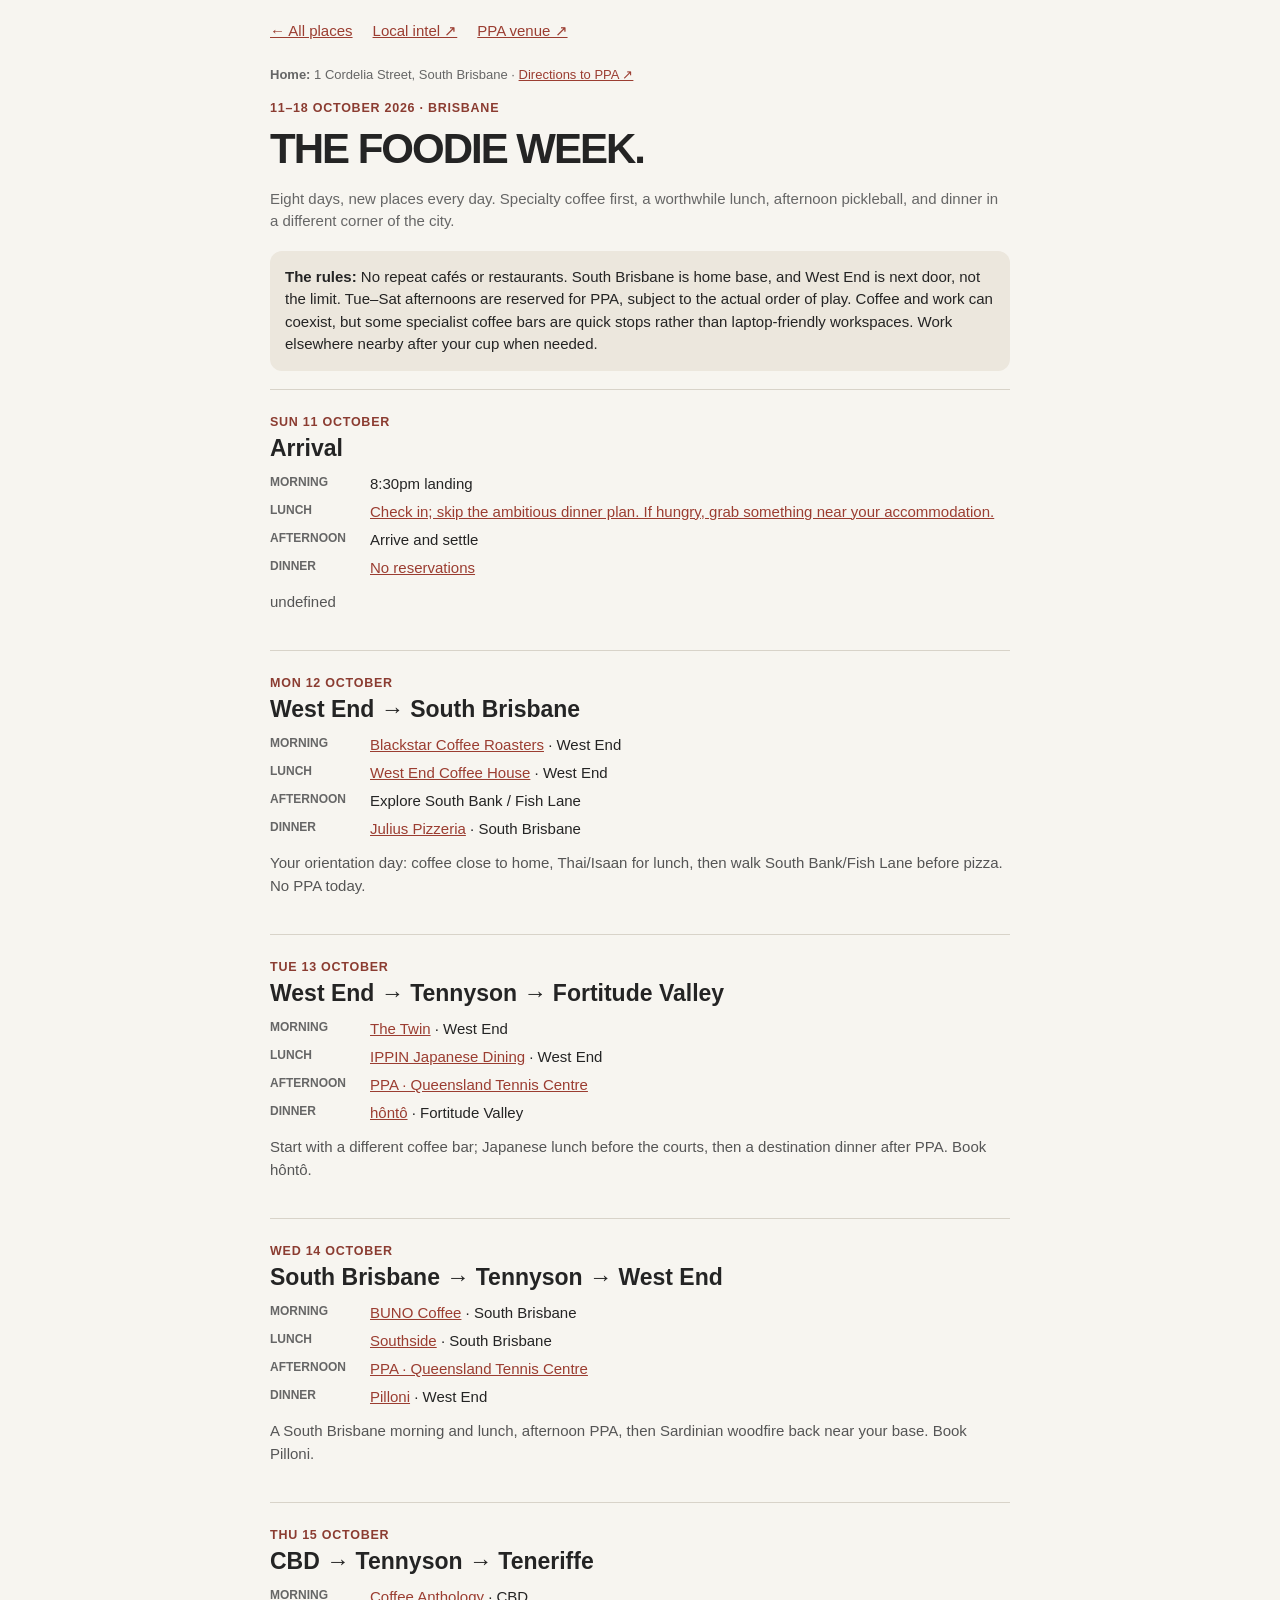
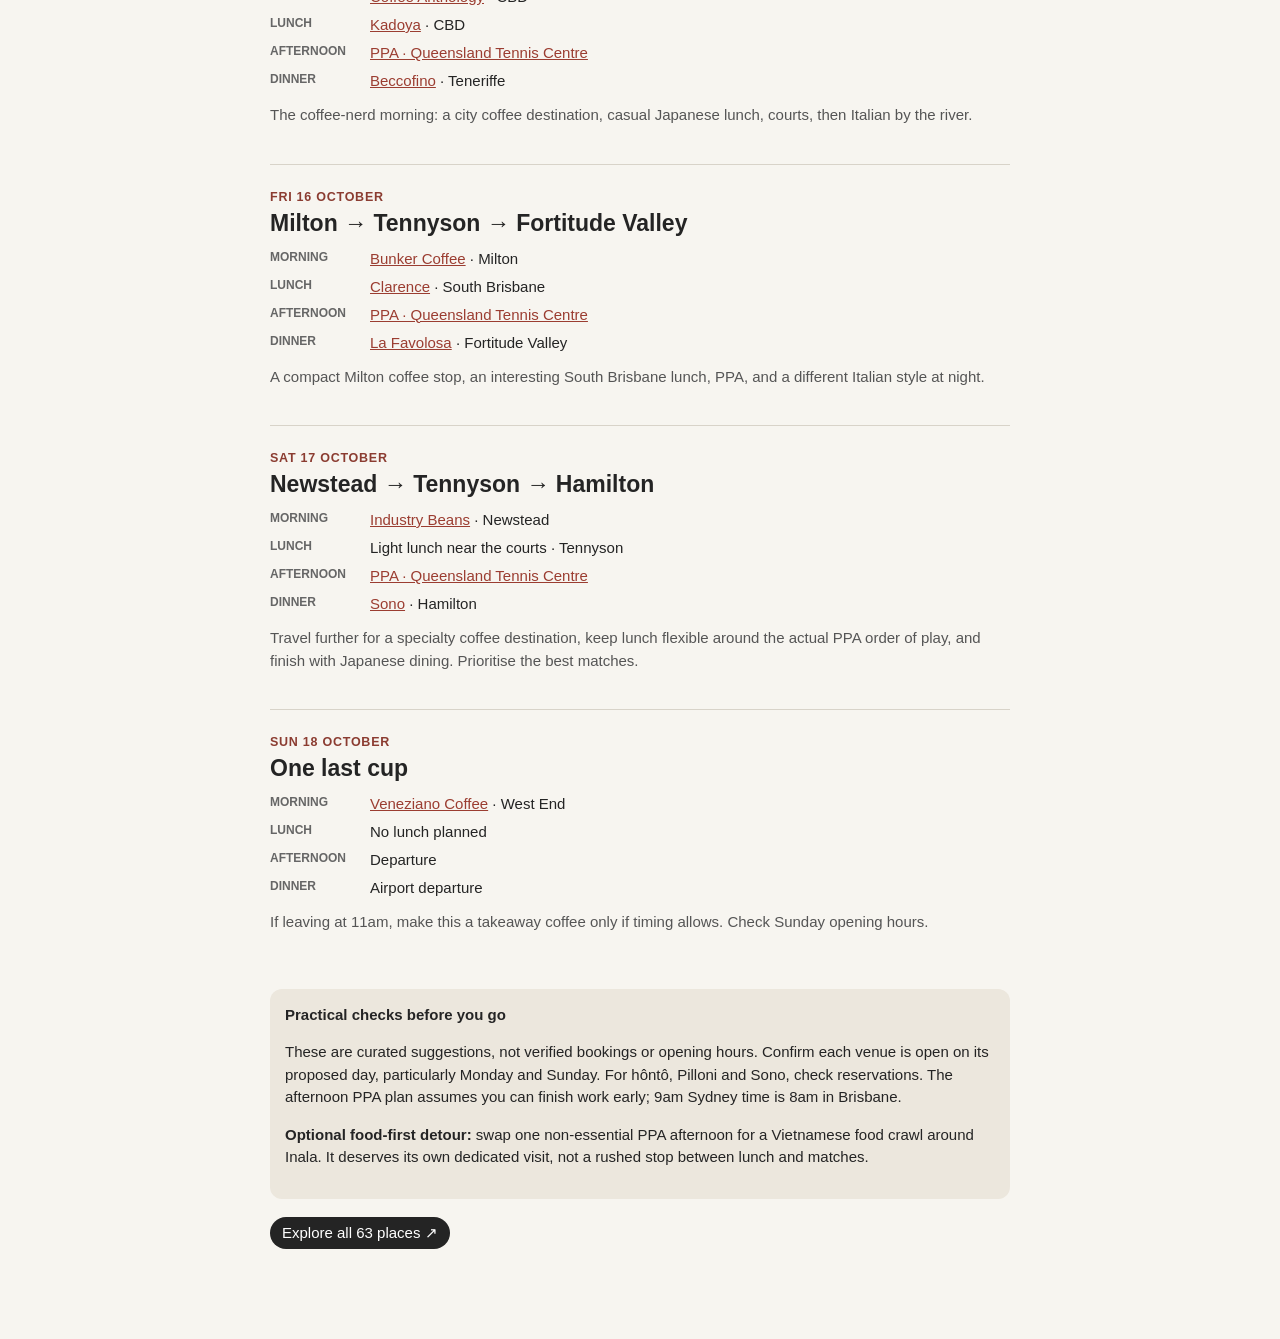
==== commit bd6b7542: "Update traveller pages with actual South Brisbane accommodation and PPA directions" ====
--- a/itinerary.html
+++ b/itinerary.html
@@ -1 +1 @@
-<!doctype html><html lang="en"><meta charset="utf-8"><meta name="viewport" content="width=device-width,initial-scale=1"><meta name="theme-color" content="#f7f5f0"><title>BRISSY · Foodie week</title><style>body{margin:0;background:#f7f5f0;color:#242424;font:15px -apple-system,BlinkMacSystemFont,Arial,sans-serif}main{max-width:740px;margin:auto;padding:22px 18px 90px}a{color:#9b3d31}h1{font-size:42px;letter-spacing:-2px;margin:10px 0}h2{font-size:23px;margin:6px 0 13px}header p{line-height:1.5;color:#666}nav{display:flex;gap:20px;margin-bottom:25px}article{border-top:1px solid #d8d3c9;padding:22px 0}small{color:#8b3c31;font-weight:700;text-transform:uppercase;letter-spacing:.06em}.route{font-size:13px;color:#777;margin:5px 0 12px}.slots{display:grid;grid-template-columns:90px 1fr;gap:11px 10px}.slots dt{font-size:12px;color:#666;font-weight:700;text-transform:uppercase}.slots dd{margin:0}.why{line-height:1.5;color:#555}aside{background:#ece7dd;border-radius:12px;padding:15px;line-height:1.5;margin:18px 0}.pill{display:inline-block;background:#242424;color:white;border-radius:20px;padding:7px 12px;text-decoration:none}</style><main><nav><a href="./">← All places</a><a href="quirks.html">Local intel ↗</a><a href="https://www.google.com/maps/search/?api=1&query=Queensland+Tennis+Centre+Tennyson" target="_blank">PPA venue ↗</a></nav><header><small>11–18 October 2026 · Brisbane</small><h1>THE FOODIE WEEK.</h1><p>Eight days, new places every day. Specialty coffee first, a worthwhile lunch, afternoon pickleball, and dinner in a different corner of the city.</p></header><aside><strong>The rules:</strong> No repeat cafés or restaurants. West End is the launchpad, not the limit. Tue–Sat afternoons are reserved for PPA, subject to the actual order of play. Coffee and work can coexist, but some specialist coffee bars are quick stops rather than laptop-friendly workspaces. Work elsewhere nearby after your cup when needed.</aside><article><small>Sun 11 October</small><h2>Arrival</h2><div class="slots"><dt>Morning</dt><dd>8:30pm landing</dd><dt>Lunch</dt><dd><a href="https://www.google.com/maps/search/?api=1&query=Check%20in%3B%20skip%20the%20ambitious%20dinner%20plan.%20If%20hungry%2C%20grab%20something%20near%20your%20accommodation.%20%20Brisbane" target="_blank" rel="noopener">Check in; skip the ambitious dinner plan. If hungry, grab something near your accommodation.</a></dd><dt>Afternoon</dt><dd>Arrive and settle</dd><dt>Dinner</dt><dd><a href="https://www.google.com/maps/search/?api=1&query=No%20reservations%20%20Brisbane" target="_blank" rel="noopener">No reservations</a></dd></div><p class="why">undefined</p></article><article><small>Mon 12 October</small><h2>West End → South Brisbane</h2><div class="slots"><dt>Morning</dt><dd><a href="https://www.google.com/maps/search/?api=1&query=Blackstar%20Coffee%20Roasters%20West%20End%20Brisbane" target="_blank" rel="noopener">Blackstar Coffee Roasters</a> · West End</dd><dt>Lunch</dt><dd><a href="https://www.google.com/maps/search/?api=1&query=West%20End%20Coffee%20House%20West%20End%20Brisbane" target="_blank" rel="noopener">West End Coffee House</a> · West End</dd><dt>Afternoon</dt><dd>Explore South Bank / Fish Lane</dd><dt>Dinner</dt><dd><a href="https://www.google.com/maps/search/?api=1&query=Julius%20Pizzeria%20South%20Brisbane%20Brisbane" target="_blank" rel="noopener">Julius Pizzeria</a> · South Brisbane</dd></div><p class="why">Your orientation day: coffee close to home, Thai/Isaan for lunch, then walk South Bank/Fish Lane before pizza. No PPA today.</p></article><article><small>Tue 13 October</small><h2>West End → Tennyson → Fortitude Valley</h2><div class="slots"><dt>Morning</dt><dd><a href="https://www.google.com/maps/search/?api=1&query=The%20Twin%20West%20End%20Brisbane" target="_blank" rel="noopener">The Twin</a> · West End</dd><dt>Lunch</dt><dd><a href="https://www.google.com/maps/search/?api=1&query=IPPIN%20Japanese%20Dining%20West%20End%20Brisbane" target="_blank" rel="noopener">IPPIN Japanese Dining</a> · West End</dd><dt>Afternoon</dt><dd><a href='https://www.google.com/maps/search/?api=1&query=Queensland%20Tennis%20Centre%20Tennyson%20Brisbane'>PPA · Queensland Tennis Centre</a></dd><dt>Dinner</dt><dd><a href="https://www.google.com/maps/search/?api=1&query=h%C3%B4nt%C3%B4%20Fortitude%20Valley%20Brisbane" target="_blank" rel="noopener">hôntô</a> · Fortitude Valley</dd></div><p class="why">Start with a different coffee bar; Japanese lunch before the courts, then a destination dinner after PPA. Book hôntô.</p></article><article><small>Wed 14 October</small><h2>South Brisbane → Tennyson → West End</h2><div class="slots"><dt>Morning</dt><dd><a href="https://www.google.com/maps/search/?api=1&query=BUNO%20Coffee%20South%20Brisbane%20Brisbane" target="_blank" rel="noopener">BUNO Coffee</a> · South Brisbane</dd><dt>Lunch</dt><dd><a href="https://www.google.com/maps/search/?api=1&query=Southside%20South%20Brisbane%20Brisbane" target="_blank" rel="noopener">Southside</a> · South Brisbane</dd><dt>Afternoon</dt><dd><a href='https://www.google.com/maps/search/?api=1&query=Queensland%20Tennis%20Centre%20Tennyson%20Brisbane'>PPA · Queensland Tennis Centre</a></dd><dt>Dinner</dt><dd><a href="https://www.google.com/maps/search/?api=1&query=Pilloni%20West%20End%20Brisbane" target="_blank" rel="noopener">Pilloni</a> · West End</dd></div><p class="why">A South Brisbane morning and lunch, afternoon PPA, then Sardinian woodfire back near your base. Book Pilloni.</p></article><article><small>Thu 15 October</small><h2>CBD → Tennyson → Teneriffe</h2><div class="slots"><dt>Morning</dt><dd><a href="https://www.google.com/maps/search/?api=1&query=Coffee%20Anthology%20CBD%20Brisbane" target="_blank" rel="noopener">Coffee Anthology</a> · CBD</dd><dt>Lunch</dt><dd><a href="https://www.google.com/maps/search/?api=1&query=Kadoya%20CBD%20Brisbane" target="_blank" rel="noopener">Kadoya</a> · CBD</dd><dt>Afternoon</dt><dd><a href='https://www.google.com/maps/search/?api=1&query=Queensland%20Tennis%20Centre%20Tennyson%20Brisbane'>PPA · Queensland Tennis Centre</a></dd><dt>Dinner</dt><dd><a href="https://www.google.com/maps/search/?api=1&query=Beccofino%20Teneriffe%20Brisbane" target="_blank" rel="noopener">Beccofino</a> · Teneriffe</dd></div><p class="why">The coffee-nerd morning: a city coffee destination, casual Japanese lunch, courts, then Italian by the river.</p></article><article><small>Fri 16 October</small><h2>Milton → Tennyson → Fortitude Valley</h2><div class="slots"><dt>Morning</dt><dd><a href="https://www.google.com/maps/search/?api=1&query=Bunker%20Coffee%20Milton%20Brisbane" target="_blank" rel="noopener">Bunker Coffee</a> · Milton</dd><dt>Lunch</dt><dd><a href="https://www.google.com/maps/search/?api=1&query=Clarence%20South%20Brisbane%20Brisbane" target="_blank" rel="noopener">Clarence</a> · South Brisbane</dd><dt>Afternoon</dt><dd><a href='https://www.google.com/maps/search/?api=1&query=Queensland%20Tennis%20Centre%20Tennyson%20Brisbane'>PPA · Queensland Tennis Centre</a></dd><dt>Dinner</dt><dd><a href="https://www.google.com/maps/search/?api=1&query=La%20Favolosa%20Fortitude%20Valley%20Brisbane" target="_blank" rel="noopener">La Favolosa</a> · Fortitude Valley</dd></div><p class="why">A compact Milton coffee stop, an interesting South Brisbane lunch, PPA, and a different Italian style at night.</p></article><article><small>Sat 17 October</small><h2>Newstead → Tennyson → Hamilton</h2><div class="slots"><dt>Morning</dt><dd><a href="https://www.google.com/maps/search/?api=1&query=Industry%20Beans%20Newstead%20Brisbane" target="_blank" rel="noopener">Industry Beans</a> · Newstead</dd><dt>Lunch</dt><dd>Light lunch near the courts · Tennyson</dd><dt>Afternoon</dt><dd><a href='https://www.google.com/maps/search/?api=1&query=Queensland%20Tennis%20Centre%20Tennyson%20Brisbane'>PPA · Queensland Tennis Centre</a></dd><dt>Dinner</dt><dd><a href="https://www.google.com/maps/search/?api=1&query=Sono%20Hamilton%20Brisbane" target="_blank" rel="noopener">Sono</a> · Hamilton</dd></div><p class="why">Travel further for a specialty coffee destination, keep lunch flexible around the actual PPA order of play, and finish with Japanese dining. Prioritise the best matches.</p></article><article><small>Sun 18 October</small><h2>One last cup</h2><div class="slots"><dt>Morning</dt><dd><a href="https://www.google.com/maps/search/?api=1&query=Veneziano%20Coffee%20West%20End%20Brisbane" target="_blank" rel="noopener">Veneziano Coffee</a> · West End</dd><dt>Lunch</dt><dd>No lunch planned</dd><dt>Afternoon</dt><dd>Departure</dd><dt>Dinner</dt><dd>Airport departure</dd></div><p class="why">If leaving at 11am, make this a takeaway coffee only if timing allows. Check Sunday opening hours.</p></article><aside><strong>Practical checks before you go</strong><p>These are curated suggestions, not verified bookings or opening hours. Confirm each venue is open on its proposed day, particularly Monday and Sunday. For hôntô, Pilloni and Sono, check reservations. The afternoon PPA plan assumes you can finish work early; 9am Sydney time is 8am in Brisbane.</p><p><b>Optional food-first detour:</b> swap one non-essential PPA afternoon for a Vietnamese food crawl around Inala. It deserves its own dedicated visit, not a rushed stop between lunch and matches.</p></aside><a class="pill" href="./">Explore all 63 places ↗</a></main></html>+<!doctype html><html lang="en"><meta charset="utf-8"><meta name="viewport" content="width=device-width,initial-scale=1"><meta name="theme-color" content="#f7f5f0"><title>BRISSY · Foodie week</title><style>body{margin:0;background:#f7f5f0;color:#242424;font:15px -apple-system,BlinkMacSystemFont,Arial,sans-serif}main{max-width:740px;margin:auto;padding:22px 18px 90px}a{color:#9b3d31}h1{font-size:42px;letter-spacing:-2px;margin:10px 0}h2{font-size:23px;margin:6px 0 13px}header p{line-height:1.5;color:#666}nav{display:flex;gap:20px;margin-bottom:25px}article{border-top:1px solid #d8d3c9;padding:22px 0}small{color:#8b3c31;font-weight:700;text-transform:uppercase;letter-spacing:.06em}.route{font-size:13px;color:#777;margin:5px 0 12px}.slots{display:grid;grid-template-columns:90px 1fr;gap:11px 10px}.slots dt{font-size:12px;color:#666;font-weight:700;text-transform:uppercase}.slots dd{margin:0}.why{line-height:1.5;color:#555}aside{background:#ece7dd;border-radius:12px;padding:15px;line-height:1.5;margin:18px 0}.pill{display:inline-block;background:#242424;color:white;border-radius:20px;padding:7px 12px;text-decoration:none}</style><main><nav><a href="./">← All places</a><a href="quirks.html">Local intel ↗</a><a href="https://www.google.com/maps/search/?api=1&query=Queensland+Tennis+Centre+Tennyson" target="_blank">PPA venue ↗</a></nav><header><p style="font-size:13px"><b>Home:</b> 1 Cordelia Street, South Brisbane · <a href="https://www.google.com/maps/dir/?api=1&origin=1+Cordelia+Street+South+Brisbane+QLD+4101&destination=Queensland+Tennis+Centre+Tennyson+QLD+4105">Directions to PPA ↗</a></p><small>11–18 October 2026 · Brisbane</small><h1>THE FOODIE WEEK.</h1><p>Eight days, new places every day. Specialty coffee first, a worthwhile lunch, afternoon pickleball, and dinner in a different corner of the city.</p></header><aside><strong>The rules:</strong> No repeat cafés or restaurants. South Brisbane is home base, and West End is next door, not the limit. Tue–Sat afternoons are reserved for PPA, subject to the actual order of play. Coffee and work can coexist, but some specialist coffee bars are quick stops rather than laptop-friendly workspaces. Work elsewhere nearby after your cup when needed.</aside><article><small>Sun 11 October</small><h2>Arrival</h2><div class="slots"><dt>Morning</dt><dd>8:30pm landing</dd><dt>Lunch</dt><dd><a href="https://www.google.com/maps/search/?api=1&query=Check%20in%3B%20skip%20the%20ambitious%20dinner%20plan.%20If%20hungry%2C%20grab%20something%20near%20your%20accommodation.%20%20Brisbane" target="_blank" rel="noopener">Check in; skip the ambitious dinner plan. If hungry, grab something near your accommodation.</a></dd><dt>Afternoon</dt><dd>Arrive and settle</dd><dt>Dinner</dt><dd><a href="https://www.google.com/maps/search/?api=1&query=No%20reservations%20%20Brisbane" target="_blank" rel="noopener">No reservations</a></dd></div><p class="why">undefined</p></article><article><small>Mon 12 October</small><h2>West End → South Brisbane</h2><div class="slots"><dt>Morning</dt><dd><a href="https://www.google.com/maps/search/?api=1&query=Blackstar%20Coffee%20Roasters%20West%20End%20Brisbane" target="_blank" rel="noopener">Blackstar Coffee Roasters</a> · West End</dd><dt>Lunch</dt><dd><a href="https://www.google.com/maps/search/?api=1&query=West%20End%20Coffee%20House%20West%20End%20Brisbane" target="_blank" rel="noopener">West End Coffee House</a> · West End</dd><dt>Afternoon</dt><dd>Explore South Bank / Fish Lane</dd><dt>Dinner</dt><dd><a href="https://www.google.com/maps/search/?api=1&query=Julius%20Pizzeria%20South%20Brisbane%20Brisbane" target="_blank" rel="noopener">Julius Pizzeria</a> · South Brisbane</dd></div><p class="why">Your orientation day: coffee close to home, Thai/Isaan for lunch, then walk South Bank/Fish Lane before pizza. No PPA today.</p></article><article><small>Tue 13 October</small><h2>West End → Tennyson → Fortitude Valley</h2><div class="slots"><dt>Morning</dt><dd><a href="https://www.google.com/maps/search/?api=1&query=The%20Twin%20West%20End%20Brisbane" target="_blank" rel="noopener">The Twin</a> · West End</dd><dt>Lunch</dt><dd><a href="https://www.google.com/maps/search/?api=1&query=IPPIN%20Japanese%20Dining%20West%20End%20Brisbane" target="_blank" rel="noopener">IPPIN Japanese Dining</a> · West End</dd><dt>Afternoon</dt><dd><a href='https://www.google.com/maps/search/?api=1&query=Queensland%20Tennis%20Centre%20Tennyson%20Brisbane'>PPA · Queensland Tennis Centre</a></dd><dt>Dinner</dt><dd><a href="https://www.google.com/maps/search/?api=1&query=h%C3%B4nt%C3%B4%20Fortitude%20Valley%20Brisbane" target="_blank" rel="noopener">hôntô</a> · Fortitude Valley</dd></div><p class="why">Start with a different coffee bar; Japanese lunch before the courts, then a destination dinner after PPA. Book hôntô.</p></article><article><small>Wed 14 October</small><h2>South Brisbane → Tennyson → West End</h2><div class="slots"><dt>Morning</dt><dd><a href="https://www.google.com/maps/search/?api=1&query=BUNO%20Coffee%20South%20Brisbane%20Brisbane" target="_blank" rel="noopener">BUNO Coffee</a> · South Brisbane</dd><dt>Lunch</dt><dd><a href="https://www.google.com/maps/search/?api=1&query=Southside%20South%20Brisbane%20Brisbane" target="_blank" rel="noopener">Southside</a> · South Brisbane</dd><dt>Afternoon</dt><dd><a href='https://www.google.com/maps/search/?api=1&query=Queensland%20Tennis%20Centre%20Tennyson%20Brisbane'>PPA · Queensland Tennis Centre</a></dd><dt>Dinner</dt><dd><a href="https://www.google.com/maps/search/?api=1&query=Pilloni%20West%20End%20Brisbane" target="_blank" rel="noopener">Pilloni</a> · West End</dd></div><p class="why">A South Brisbane morning and lunch, afternoon PPA, then Sardinian woodfire back near your base. Book Pilloni.</p></article><article><small>Thu 15 October</small><h2>CBD → Tennyson → Teneriffe</h2><div class="slots"><dt>Morning</dt><dd><a href="https://www.google.com/maps/search/?api=1&query=Coffee%20Anthology%20CBD%20Brisbane" target="_blank" rel="noopener">Coffee Anthology</a> · CBD</dd><dt>Lunch</dt><dd><a href="https://www.google.com/maps/search/?api=1&query=Kadoya%20CBD%20Brisbane" target="_blank" rel="noopener">Kadoya</a> · CBD</dd><dt>Afternoon</dt><dd><a href='https://www.google.com/maps/search/?api=1&query=Queensland%20Tennis%20Centre%20Tennyson%20Brisbane'>PPA · Queensland Tennis Centre</a></dd><dt>Dinner</dt><dd><a href="https://www.google.com/maps/search/?api=1&query=Beccofino%20Teneriffe%20Brisbane" target="_blank" rel="noopener">Beccofino</a> · Teneriffe</dd></div><p class="why">The coffee-nerd morning: a city coffee destination, casual Japanese lunch, courts, then Italian by the river.</p></article><article><small>Fri 16 October</small><h2>Milton → Tennyson → Fortitude Valley</h2><div class="slots"><dt>Morning</dt><dd><a href="https://www.google.com/maps/search/?api=1&query=Bunker%20Coffee%20Milton%20Brisbane" target="_blank" rel="noopener">Bunker Coffee</a> · Milton</dd><dt>Lunch</dt><dd><a href="https://www.google.com/maps/search/?api=1&query=Clarence%20South%20Brisbane%20Brisbane" target="_blank" rel="noopener">Clarence</a> · South Brisbane</dd><dt>Afternoon</dt><dd><a href='https://www.google.com/maps/search/?api=1&query=Queensland%20Tennis%20Centre%20Tennyson%20Brisbane'>PPA · Queensland Tennis Centre</a></dd><dt>Dinner</dt><dd><a href="https://www.google.com/maps/search/?api=1&query=La%20Favolosa%20Fortitude%20Valley%20Brisbane" target="_blank" rel="noopener">La Favolosa</a> · Fortitude Valley</dd></div><p class="why">A compact Milton coffee stop, an interesting South Brisbane lunch, PPA, and a different Italian style at night.</p></article><article><small>Sat 17 October</small><h2>Newstead → Tennyson → Hamilton</h2><div class="slots"><dt>Morning</dt><dd><a href="https://www.google.com/maps/search/?api=1&query=Industry%20Beans%20Newstead%20Brisbane" target="_blank" rel="noopener">Industry Beans</a> · Newstead</dd><dt>Lunch</dt><dd>Light lunch near the courts · Tennyson</dd><dt>Afternoon</dt><dd><a href='https://www.google.com/maps/search/?api=1&query=Queensland%20Tennis%20Centre%20Tennyson%20Brisbane'>PPA · Queensland Tennis Centre</a></dd><dt>Dinner</dt><dd><a href="https://www.google.com/maps/search/?api=1&query=Sono%20Hamilton%20Brisbane" target="_blank" rel="noopener">Sono</a> · Hamilton</dd></div><p class="why">Travel further for a specialty coffee destination, keep lunch flexible around the actual PPA order of play, and finish with Japanese dining. Prioritise the best matches.</p></article><article><small>Sun 18 October</small><h2>One last cup</h2><div class="slots"><dt>Morning</dt><dd><a href="https://www.google.com/maps/search/?api=1&query=Veneziano%20Coffee%20West%20End%20Brisbane" target="_blank" rel="noopener">Veneziano Coffee</a> · West End</dd><dt>Lunch</dt><dd>No lunch planned</dd><dt>Afternoon</dt><dd>Departure</dd><dt>Dinner</dt><dd>Airport departure</dd></div><p class="why">If leaving at 11am, make this a takeaway coffee only if timing allows. Check Sunday opening hours.</p></article><aside><strong>Practical checks before you go</strong><p>These are curated suggestions, not verified bookings or opening hours. Confirm each venue is open on its proposed day, particularly Monday and Sunday. For hôntô, Pilloni and Sono, check reservations. The afternoon PPA plan assumes you can finish work early; 9am Sydney time is 8am in Brisbane.</p><p><b>Optional food-first detour:</b> swap one non-essential PPA afternoon for a Vietnamese food crawl around Inala. It deserves its own dedicated visit, not a rushed stop between lunch and matches.</p></aside><a class="pill" href="./">Explore all 63 places ↗</a></main></html>
